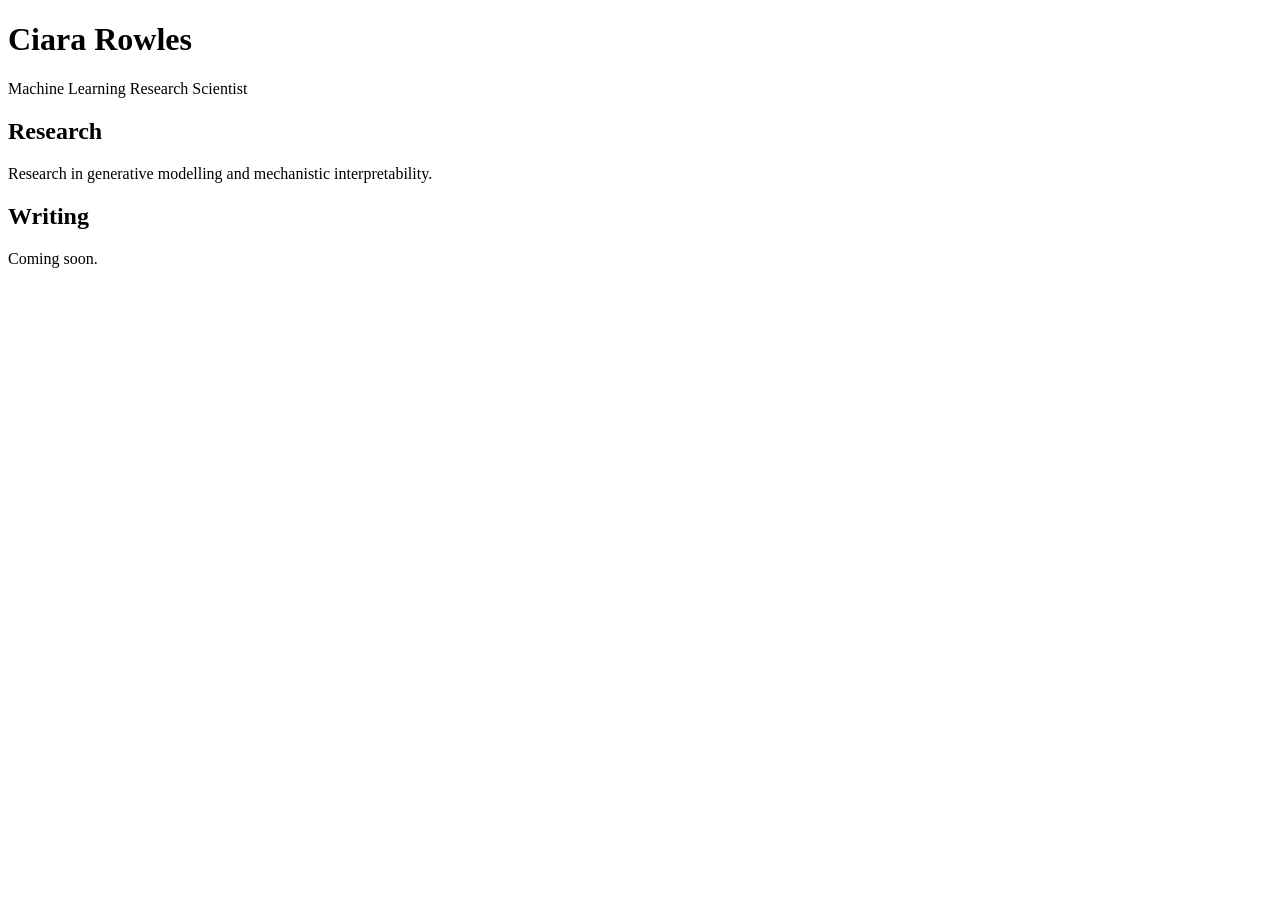
==== index.html @ 98e5a4cf "Add initial index.html for personal webpage" ====
<!doctype html>
<html lang="en">
<head>
  <meta charset="utf-8">
  <title>Ciara Rowles</title>
</head>

<body>
  <h1>Ciara Rowles</h1>
  <p>Machine Learning Research Scientist</p>

  <h2>Research</h2>
  <p>Research in generative modelling and mechanistic interpretability.</p>

  <h2>Writing</h2>
  <p>Coming soon.</p>
</body>
</html>
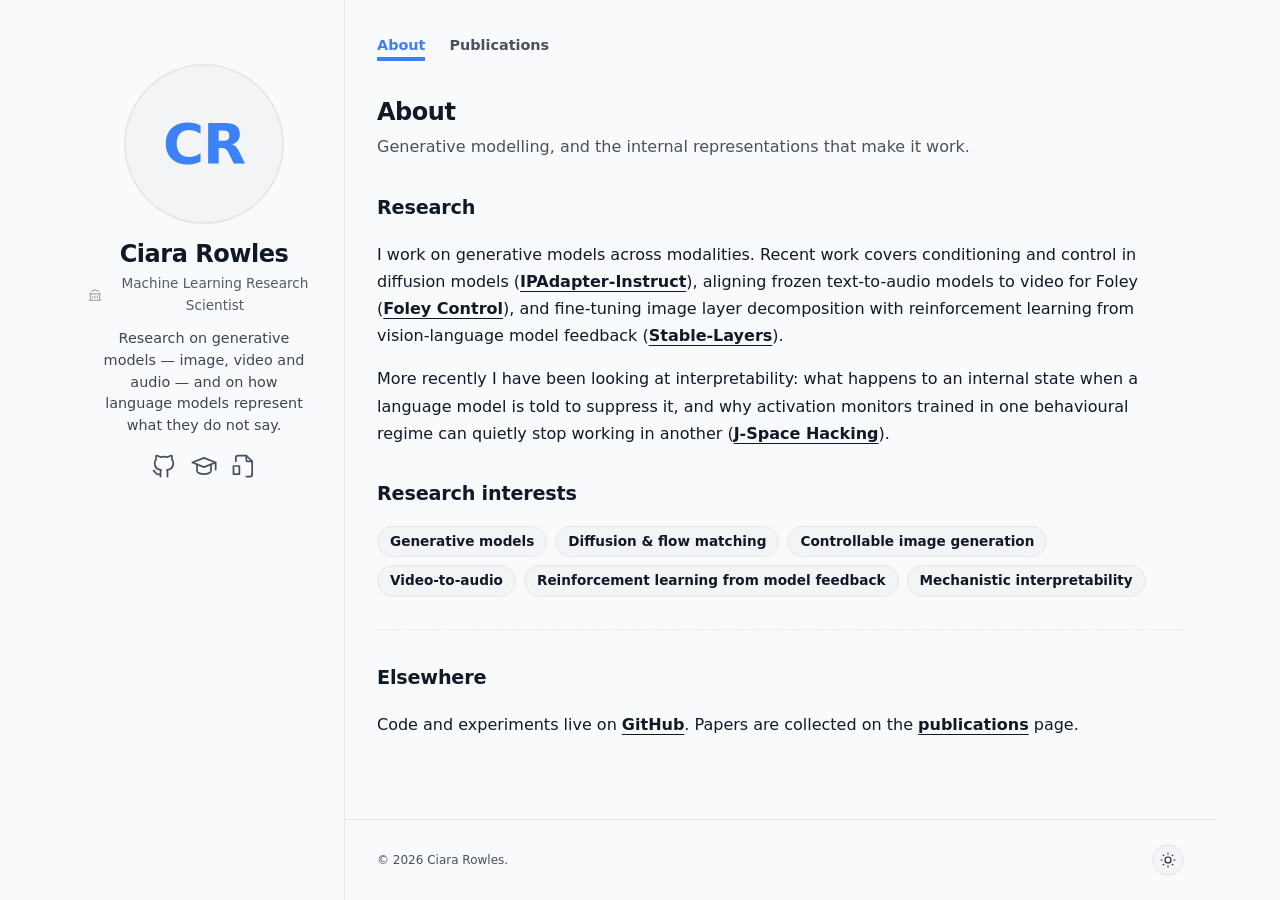
==== commit 4c87cf2e: "website draft" ====
--- a/index.html
+++ b/index.html
@@ -2,17 +2,142 @@
 <html lang="en">
 <head>
   <meta charset="utf-8">
+  <meta name="viewport" content="width=device-width, initial-scale=1">
   <title>Ciara Rowles</title>
+  <meta name="description" content="Ciara Rowles — machine learning research scientist working on generative models and mechanistic interpretability.">
+  <link rel="stylesheet" href="assets/styles.css">
+  <script>
+    // Applied before first paint so the page never flashes the wrong theme.
+    try {
+      var t = localStorage.getItem("theme");
+      if (t) document.documentElement.setAttribute("data-theme", t);
+    } catch (e) {}
+  </script>
 </head>
 
 <body>
-  <h1>Ciara Rowles</h1>
-  <p>Machine Learning Research Scientist</p>
+  <div class="layout">
+    <aside class="sidebar">
+      <div class="sidebar-inner">
+        <!-- Swap this for a photo: <img class="sidebar-avatar" src="assets/avatar.jpg" alt="Ciara Rowles"> -->
+        <div class="sidebar-avatar sidebar-avatar--monogram" aria-hidden="true">CR</div>
 
-  <h2>Research</h2>
-  <p>Research in generative modelling and mechanistic interpretability.</p>
+        <div>
+          <h1 class="sidebar-name">Ciara Rowles</h1>
+          <p class="sidebar-info">
+            <svg class="icon" xmlns="http://www.w3.org/2000/svg" viewBox="0 0 24 24" fill="none" stroke="currentColor" stroke-width="1.5" stroke-linecap="round" stroke-linejoin="round" aria-hidden="true">
+              <path d="M3 21h18" /><path d="M3 10h18" /><path d="M5 6l7 -3l7 3" />
+              <path d="M4 10v11" /><path d="M20 10v11" />
+              <path d="M8 14v3" /><path d="M12 14v3" /><path d="M16 14v3" />
+            </svg>
+            Machine Learning Research Scientist
+          </p>
+          <p class="sidebar-bio">
+            Research on generative models — image, video and audio — and on how
+            language models represent what they do not say.
+          </p>
 
-  <h2>Writing</h2>
-  <p>Coming soon.</p>
+          <div class="social-links">
+            <a href="https://github.com/CiaraStrawberry" class="social-link" target="_blank" rel="noreferrer" aria-label="Ciara Rowles on GitHub" title="GitHub">
+              <svg xmlns="http://www.w3.org/2000/svg" viewBox="0 0 24 24" fill="none" stroke="currentColor" stroke-width="1.5" stroke-linecap="round" stroke-linejoin="round" aria-hidden="true">
+                <path d="M9 19c-4.3 1.4 -4.3 -2.5 -6 -3m12 5v-3.5c0 -1 .1 -1.4 -.5 -2c2.8 -.3 5.5 -1.4 5.5 -6a4.6 4.6 0 0 0 -1.3 -3.2a4.2 4.2 0 0 0 -.1 -3.2s-1.1 -.3 -3.5 1.3a12.3 12.3 0 0 0 -6.2 0c-2.4 -1.6 -3.5 -1.3 -3.5 -1.3a4.2 4.2 0 0 0 -.1 3.2a4.6 4.6 0 0 0 -1.3 3.2c0 4.6 2.7 5.7 5.5 6c-.6 .6 -.6 1.2 -.5 2v3.5" />
+              </svg>
+            </a>
+            <a href="https://scholar.google.com/citations?user=" class="social-link" target="_blank" rel="noreferrer" aria-label="Ciara Rowles on Google Scholar" title="Google Scholar">
+              <svg xmlns="http://www.w3.org/2000/svg" viewBox="0 0 24 24" fill="none" stroke="currentColor" stroke-width="1.5" stroke-linecap="round" stroke-linejoin="round" aria-hidden="true">
+                <path d="M22 9l-10 -4l-10 4l10 4l10 -4v6" />
+                <path d="M6 10.6v5.4a6 3 0 0 0 12 0v-5.4" />
+              </svg>
+            </a>
+            <a href="https://arxiv.org/a/rowles_c_1" class="social-link" target="_blank" rel="noreferrer" aria-label="Ciara Rowles on arXiv" title="arXiv">
+              <svg xmlns="http://www.w3.org/2000/svg" viewBox="0 0 24 24" fill="none" stroke="currentColor" stroke-width="1.5" stroke-linecap="round" stroke-linejoin="round" aria-hidden="true">
+                <path d="M14 3v4a1 1 0 0 0 1 1h4" />
+                <path d="M5 8v-3a2 2 0 0 1 2 -2h7l5 5v11a2 2 0 0 1 -2 2h-3" />
+                <path d="M3 12h5v7h-5z" />
+              </svg>
+            </a>
+            <!-- Add more links here, e.g. email, X, LinkedIn, ORCID. -->
+          </div>
+        </div>
+      </div>
+    </aside>
+
+    <div class="main-content">
+      <nav class="nav">
+        <ul class="nav-links">
+          <li><a href="index.html" class="nav-link active">About<span class="nav-link-line"></span></a></li>
+          <li><a href="publications.html" class="nav-link inactive">Publications<span class="nav-link-line"></span></a></li>
+        </ul>
+      </nav>
+
+      <main class="main-body">
+        <header class="page-header">
+          <h2 class="page-title">About</h2>
+          <p class="page-subtitle">
+            Generative modelling, and the internal representations that make it work.
+          </p>
+        </header>
+
+        <section class="section prose">
+          <h3 class="section-title">Research</h3>
+          <p>
+            I work on generative models across modalities. Recent work covers
+            conditioning and control in diffusion models
+            (<a href="publications.html">IPAdapter-Instruct</a>), aligning frozen
+            text-to-audio models to video for Foley
+            (<a href="publications.html">Foley Control</a>), and fine-tuning image
+            layer decomposition with reinforcement learning from vision-language
+            model feedback (<a href="publications.html">Stable-Layers</a>).
+          </p>
+          <p>
+            More recently I have been looking at interpretability: what happens to
+            an internal state when a language model is told to suppress it, and why
+            activation monitors trained in one behavioural regime can quietly stop
+            working in another
+            (<a href="publications.html">J-Space Hacking</a>).
+          </p>
+        </section>
+
+        <section class="section">
+          <h3 class="section-title">Research interests</h3>
+          <ul class="chips">
+            <li class="chip">Generative models</li>
+            <li class="chip">Diffusion &amp; flow matching</li>
+            <li class="chip">Controllable image generation</li>
+            <li class="chip">Video-to-audio</li>
+            <li class="chip">Reinforcement learning from model feedback</li>
+            <li class="chip">Mechanistic interpretability</li>
+          </ul>
+        </section>
+
+        <hr class="divider">
+
+        <section class="section prose">
+          <h3 class="section-title">Elsewhere</h3>
+          <p>
+            Code and experiments live on
+            <a href="https://github.com/CiaraStrawberry" target="_blank" rel="noreferrer">GitHub</a>.
+            Papers are collected on the
+            <a href="publications.html">publications</a> page.
+          </p>
+        </section>
+      </main>
+
+      <footer class="footer">
+        <span class="body-xs">&copy; 2026 Ciara Rowles.</span>
+        <button id="theme-toggle" class="btn-icon" type="button" aria-label="Toggle dark mode" title="Toggle dark mode">
+          <svg class="icon-sun" xmlns="http://www.w3.org/2000/svg" viewBox="0 0 24 24" fill="none" stroke="currentColor" stroke-width="1.5" stroke-linecap="round" stroke-linejoin="round" aria-hidden="true">
+            <path d="M12 12m-4 0a4 4 0 1 0 8 0a4 4 0 1 0 -8 0" />
+            <path d="M3 12h1m8 -9v1m8 8h1m-9 8v1m-6.4 -15.4l.7 .7m12.1 -.7l-.7 .7m0 11.4l.7 .7m-12.1 -.7l-.7 .7" />
+          </svg>
+          <svg class="icon-moon" xmlns="http://www.w3.org/2000/svg" viewBox="0 0 24 24" fill="none" stroke="currentColor" stroke-width="1.5" stroke-linecap="round" stroke-linejoin="round" aria-hidden="true">
+            <path d="M12 3c.132 0 .263 0 .393 0a7.5 7.5 0 0 0 7.92 12.446a9 9 0 1 1 -8.313 -12.454z" />
+          </svg>
+        </button>
+      </footer>
+    </div>
+  </div>
+
+  <script src="assets/theme.js"></script>
 </body>
 </html>
--- a/assets/styles.css
+++ b/assets/styles.css
@@ -0,0 +1,640 @@
+/* ---------------------------------------------------------------------------
+   Theme tokens — light is the default, dark is applied via [data-theme="dark"]
+   or the OS preference when no explicit choice has been made.
+   --------------------------------------------------------------------------- */
+:root {
+  --background: #f9fafb;
+  --foreground: #111827;
+  --accent: #3b82f6;
+  --muted: #6b7280;
+  --border: #e5e7eb;
+  --surface: #f3f4f6;
+
+  --font-sans: ui-sans-serif, system-ui, -apple-system, "Segoe UI", Roboto,
+    sans-serif, "Apple Color Emoji", "Segoe UI Emoji";
+  --font-mono: ui-monospace, SFMono-Regular, Menlo, Monaco, Consolas,
+    "Liberation Mono", "Courier New", monospace;
+}
+
+@media (prefers-color-scheme: dark) {
+  :root:not([data-theme="light"]) {
+    --background: #241f1c;
+    --foreground: #e6dfd3;
+    --accent: #d97757;
+    --muted: #8a7d71;
+    --border: #3d342d;
+    --surface: #2d2723;
+  }
+}
+
+:root[data-theme="dark"] {
+  --background: #241f1c;
+  --foreground: #e6dfd3;
+  --accent: #d97757;
+  --muted: #8a7d71;
+  --border: #3d342d;
+  --surface: #2d2723;
+}
+
+/* ---------------------------------------------------------------------------
+   Base
+   --------------------------------------------------------------------------- */
+*,
+*::before,
+*::after {
+  box-sizing: border-box;
+}
+
+html {
+  -webkit-text-size-adjust: 100%;
+}
+
+body {
+  margin: 0;
+  background: var(--background);
+  color: var(--foreground);
+  font-family: var(--font-sans);
+  font-size: 16px;
+  line-height: 1.6;
+  transition: background 0.3s, color 0.3s;
+}
+
+a {
+  color: inherit;
+}
+
+img {
+  max-width: 100%;
+}
+
+:focus-visible {
+  outline: 2px dashed var(--accent);
+  outline-offset: 2px;
+}
+
+@media (prefers-reduced-motion: reduce) {
+  *,
+  *::before,
+  *::after {
+    transition-duration: 0.01ms !important;
+    animation-duration: 0.01ms !important;
+  }
+}
+
+/* ---------------------------------------------------------------------------
+   Layout: sticky sidebar + main column
+   --------------------------------------------------------------------------- */
+.layout {
+  display: flex;
+  width: 100%;
+  max-width: 72rem;
+  min-height: 100vh;
+  margin: 0 auto;
+}
+
+.sidebar {
+  display: flex;
+  flex-direction: column;
+  flex-shrink: 0;
+  gap: 1.5rem;
+  width: 280px;
+  height: 100vh;
+  padding: 4rem 1.5rem 1.5rem;
+  position: sticky;
+  top: 0;
+}
+
+.sidebar-inner {
+  display: flex;
+  flex-direction: column;
+  align-items: center;
+  text-align: center;
+}
+
+.sidebar-avatar {
+  width: 160px;
+  height: 160px;
+  border: 2px solid var(--border);
+  border-radius: 50%;
+  object-fit: cover;
+  transition: border-color 0.3s;
+}
+
+.sidebar-avatar:hover {
+  border-color: var(--accent);
+}
+
+/* Monogram stand-in used until a photo is dropped in at assets/avatar.jpg */
+.sidebar-avatar--monogram {
+  display: flex;
+  align-items: center;
+  justify-content: center;
+  background: var(--surface);
+  color: var(--accent);
+  font-size: 3.5rem;
+  font-weight: 800;
+  letter-spacing: -0.02em;
+  user-select: none;
+}
+
+.sidebar-name {
+  margin: 1rem 0 0;
+  font-size: 1.5rem;
+  font-weight: 800;
+  line-height: 1.2;
+  letter-spacing: -0.02em;
+}
+
+.sidebar-info {
+  display: flex;
+  align-items: center;
+  justify-content: center;
+  gap: 0.5rem;
+  margin: 0.25rem 0 0;
+  font-size: 0.85rem;
+  opacity: 0.7;
+}
+
+.sidebar-bio {
+  margin: 0.75rem 0 0;
+  padding: 0 0.5rem;
+  font-size: 0.9rem;
+  line-height: 1.5;
+  opacity: 0.8;
+}
+
+.social-links {
+  display: flex;
+  flex-wrap: wrap;
+  align-items: center;
+  justify-content: center;
+  gap: 0.25rem;
+  margin-top: 0.75rem;
+}
+
+.social-link {
+  display: inline-flex;
+  padding: 0.25rem;
+  opacity: 0.75;
+  transition: opacity 0.3s, transform 0.3s, color 0.3s;
+}
+
+.social-link svg {
+  width: 28px;
+  height: 28px;
+}
+
+.social-link:hover {
+  opacity: 1;
+  color: var(--accent);
+  transform: rotate(6deg);
+}
+
+.main-content {
+  display: flex;
+  flex: 1;
+  flex-direction: column;
+  min-width: 0;
+  border-left: 1px solid var(--border);
+}
+
+/* ---------------------------------------------------------------------------
+   Navigation
+   --------------------------------------------------------------------------- */
+.nav {
+  padding: 2rem 2rem 1rem;
+}
+
+.nav-links {
+  display: flex;
+  flex-wrap: wrap;
+  gap: 1.5rem;
+  margin: 0;
+  padding: 0;
+  list-style: none;
+}
+
+.nav-link {
+  position: relative;
+  font-size: 0.9rem;
+  font-weight: 600;
+  text-decoration: none;
+  transition: color 0.2s;
+}
+
+.nav-link.inactive {
+  opacity: 0.75;
+}
+
+.nav-link.active {
+  color: var(--accent);
+}
+
+.nav-link-line {
+  position: absolute;
+  bottom: -0.5rem;
+  left: 0;
+  width: 0;
+  height: 4px;
+  background-color: var(--accent);
+  transition: width 0.3s;
+}
+
+.nav-link:hover .nav-link-line,
+.nav-link.active .nav-link-line {
+  width: 100%;
+}
+
+/* ---------------------------------------------------------------------------
+   Page body
+   --------------------------------------------------------------------------- */
+.main-body {
+  flex: 1;
+  padding: 1.5rem 2rem 2rem;
+}
+
+.page-header {
+  margin-bottom: 2rem;
+}
+
+.page-title {
+  margin: 0;
+  font-size: 1.5rem;
+  font-weight: 800;
+  line-height: 1.2;
+  letter-spacing: -0.02em;
+}
+
+.page-subtitle {
+  margin: 0.5rem 0 0;
+  font-size: 1rem;
+  opacity: 0.75;
+}
+
+.section {
+  margin-bottom: 2rem;
+}
+
+.section-title {
+  margin: 0 0 1rem;
+  font-size: 1.2rem;
+  font-weight: 700;
+  letter-spacing: -0.01em;
+}
+
+.prose {
+  font-size: 1rem;
+  line-height: 1.7;
+}
+
+.prose p {
+  margin: 0 0 1rem;
+}
+
+.prose ul,
+.prose ol {
+  margin: 0 0 1rem;
+  padding-left: 1.5rem;
+}
+
+.prose li {
+  margin-bottom: 0.5rem;
+}
+
+.prose ul li::marker,
+.prose ol li::marker {
+  color: var(--accent);
+  font-weight: 800;
+}
+
+.prose a {
+  color: inherit;
+  font-weight: 600;
+  text-decoration: underline;
+  text-underline-offset: 4px;
+  transition: color 0.2s;
+}
+
+.prose a:hover {
+  color: var(--accent);
+}
+
+.prose blockquote {
+  margin: 1rem 0;
+  padding-left: 1rem;
+  border-left: 4px solid var(--accent);
+  font-style: italic;
+  opacity: 0.85;
+}
+
+.divider {
+  border: none;
+  border-top: 1px dashed var(--border);
+  margin: 2rem 0;
+}
+
+/* ---------------------------------------------------------------------------
+   Publication cards
+   --------------------------------------------------------------------------- */
+.item-list {
+  display: flex;
+  flex-direction: column;
+  gap: 2rem;
+}
+
+.card {
+  display: flex;
+  gap: 2rem;
+  align-items: flex-start;
+  padding: 1rem 0;
+}
+
+.card-content {
+  flex: 1;
+  min-width: 0;
+}
+
+.card-title {
+  display: block;
+  margin-bottom: 0.5rem;
+  font-size: 1.25rem;
+  font-weight: 700;
+  line-height: 1.3;
+  letter-spacing: -0.01em;
+  text-decoration: none;
+  transition: color 0.2s;
+}
+
+.card-title:hover {
+  color: var(--accent);
+  text-decoration: underline;
+}
+
+.card-meta {
+  display: flex;
+  flex-wrap: wrap;
+  align-items: center;
+  gap: 0.75rem;
+  margin-bottom: 0.75rem;
+  font-size: 0.85rem;
+  font-weight: 500;
+  opacity: 0.75;
+}
+
+.card-meta > span {
+  display: inline-flex;
+  align-items: center;
+  gap: 0.4rem;
+}
+
+.card-tags {
+  display: flex;
+  flex-wrap: wrap;
+  gap: 1rem;
+  margin-bottom: 0.75rem;
+}
+
+.tag {
+  display: inline-flex;
+  align-items: center;
+  color: var(--accent);
+  font-size: 0.8rem;
+  font-weight: 700;
+  line-height: 1;
+  text-decoration: none;
+}
+
+.card-desc {
+  margin: 0;
+  font-size: 0.9rem;
+  line-height: 1.5;
+  opacity: 0.8;
+}
+
+.card-actions {
+  display: flex;
+  flex-shrink: 0;
+  flex-wrap: wrap;
+  gap: 0.5rem;
+  padding-top: 0.25rem;
+}
+
+.btn {
+  display: inline-flex;
+  align-items: center;
+  justify-content: center;
+  padding: 0.25rem 0.75rem;
+  border: 1px solid var(--border);
+  border-radius: 0.25rem;
+  background: none;
+  color: inherit;
+  font-family: inherit;
+  font-size: 0.8rem;
+  font-weight: 600;
+  text-decoration: none;
+  white-space: nowrap;
+  transition: border-color 0.2s, color 0.2s;
+}
+
+.btn:hover {
+  border-color: var(--accent);
+  color: var(--accent);
+}
+
+/* Emphasised chips used for the research-interest list on the about page */
+.chips {
+  display: flex;
+  flex-wrap: wrap;
+  gap: 0.5rem;
+  padding: 0;
+  margin: 0;
+  list-style: none;
+}
+
+.chip {
+  padding: 0.25rem 0.75rem;
+  border: 1px solid var(--border);
+  border-radius: 999px;
+  background: var(--surface);
+  font-size: 0.85rem;
+  font-weight: 600;
+}
+
+.icon {
+  width: 14px;
+  height: 14px;
+  flex-shrink: 0;
+  opacity: 0.7;
+}
+
+/* ---------------------------------------------------------------------------
+   Footer
+   --------------------------------------------------------------------------- */
+.footer {
+  display: flex;
+  align-items: center;
+  justify-content: space-between;
+  gap: 1rem;
+  padding: 1.5rem 2rem;
+  border-top: 1px solid var(--border);
+  font-size: 0.85rem;
+}
+
+.body-xs {
+  font-size: 0.75rem;
+  line-height: 1.4;
+  opacity: 0.75;
+}
+
+.btn-icon {
+  display: flex;
+  align-items: center;
+  justify-content: center;
+  width: 32px;
+  height: 32px;
+  padding: 0;
+  border: 1px solid var(--border);
+  border-radius: 50%;
+  background: var(--surface);
+  color: inherit;
+  cursor: pointer;
+  transition: background 0.2s, border-color 0.2s, color 0.2s, transform 0.2s;
+}
+
+.btn-icon svg {
+  width: 18px;
+  height: 18px;
+}
+
+.btn-icon:hover {
+  background: var(--accent);
+  border-color: var(--accent);
+  color: var(--background);
+  transform: translateY(-2px);
+}
+
+/* Only one of the two toggle glyphs is visible at a time. */
+.icon-moon {
+  display: none;
+}
+
+:root[data-theme="dark"] .icon-moon {
+  display: block;
+}
+
+:root[data-theme="dark"] .icon-sun {
+  display: none;
+}
+
+@media (prefers-color-scheme: dark) {
+  :root:not([data-theme="light"]) .icon-moon {
+    display: block;
+  }
+  :root:not([data-theme="light"]) .icon-sun {
+    display: none;
+  }
+}
+
+/* ---------------------------------------------------------------------------
+   Responsive
+   --------------------------------------------------------------------------- */
+@media (max-width: 1024px) {
+  .layout {
+    flex-direction: column;
+  }
+
+  .sidebar {
+    position: relative;
+    width: 100%;
+    height: auto;
+    flex-direction: row;
+    flex-wrap: wrap;
+    gap: 0.75rem;
+    padding: 1rem;
+  }
+
+  .sidebar-inner {
+    flex-direction: row;
+    align-items: center;
+    gap: 1.5rem;
+    text-align: left;
+  }
+
+  .sidebar-avatar {
+    width: 112px;
+    height: 112px;
+    font-size: 2.5rem;
+  }
+
+  .sidebar-name {
+    margin-top: 0;
+  }
+
+  .sidebar-bio {
+    padding: 0;
+  }
+
+  .sidebar-info,
+  .social-links {
+    justify-content: flex-start;
+  }
+
+  .main-content {
+    width: 100%;
+    flex: none;
+    border-left: none;
+    border-top: 1px solid var(--border);
+  }
+
+  .nav,
+  .main-body,
+  .footer {
+    padding-left: 1.5rem;
+    padding-right: 1.5rem;
+  }
+}
+
+@media (max-width: 768px) {
+  .sidebar {
+    gap: 0.5rem;
+    padding: 0.75rem 1rem;
+  }
+
+  .sidebar-inner {
+    gap: 1rem;
+  }
+
+  .sidebar-avatar {
+    width: 80px;
+    height: 80px;
+    font-size: 1.75rem;
+  }
+
+  .sidebar-name {
+    font-size: 1.25rem;
+  }
+
+  .sidebar-bio {
+    display: none;
+  }
+
+  .nav,
+  .main-body,
+  .footer {
+    padding-left: 1rem;
+    padding-right: 1rem;
+  }
+
+  .nav-links {
+    gap: 1rem;
+  }
+
+  .nav-link {
+    font-size: 0.85rem;
+  }
+
+  .card {
+    flex-direction: column;
+    gap: 0.75rem;
+  }
+}
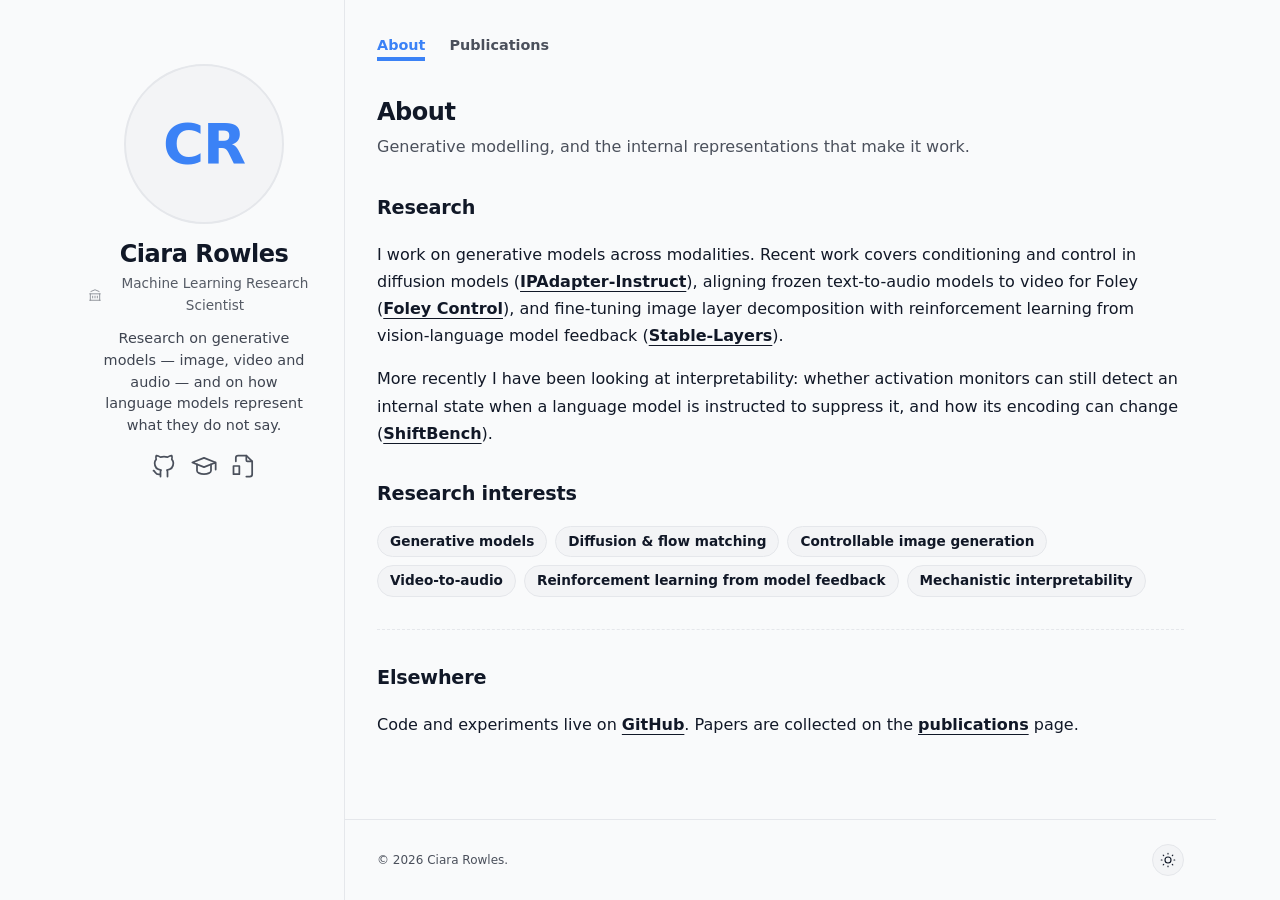
==== commit 2d48c622: "Replace J-Space listing with ShiftBench Co-authored-by: Copilot <223556219+Copilot@users.noreply.git" ====
--- a/index.html
+++ b/index.html
@@ -90,11 +90,10 @@
             model feedback (<a href="publications.html">Stable-Layers</a>).
           </p>
           <p>
-            More recently I have been looking at interpretability: what happens to
-            an internal state when a language model is told to suppress it, and why
-            activation monitors trained in one behavioural regime can quietly stop
-            working in another
-            (<a href="publications.html">J-Space Hacking</a>).
+            More recently I have been looking at interpretability: whether activation
+            monitors can still detect an internal state when a language model is
+            instructed to suppress it, and how its encoding can change
+            (<a href="publications.html">ShiftBench</a>).
           </p>
         </section>
 
